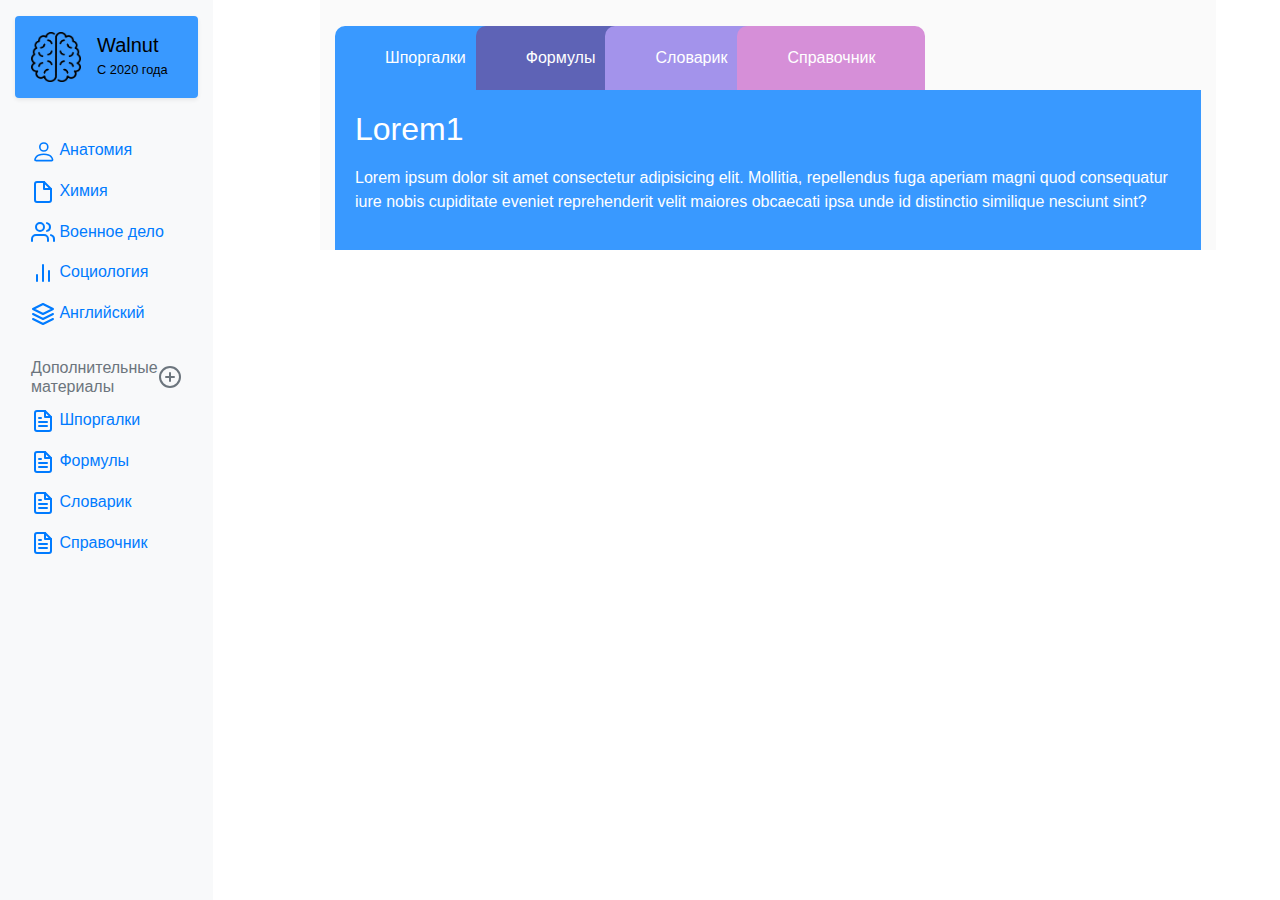
==== dictionary.html @ 96749ac9 "added new page" ====
<!DOCTYPE html>
<html lang="en">
  <head>
    <!-- Required meta tags -->
    <meta charset="utf-8" />
    <meta
      name="viewport"
      content="width=device-width, initial-scale=1, shrink-to-fit=no"
    />

    <!-- Bootstrap CSS -->
    <link
      rel="stylesheet"
      href="https://stackpath.bootstrapcdn.com/bootstrap/4.5.2/css/bootstrap.min.css"
      integrity="sha384-JcKb8q3iqJ61gNV9KGb8thSsNjpSL0n8PARn9HuZOnIxN0hoP+VmmDGMN5t9UJ0Z"
      crossorigin="anonymous"
    />
    <link rel="stylesheet" href="css/dictionary.css">
    <link rel="stylesheet" href="css/style.css" />

    <title>Walnut</title>
  </head>
  <body>
    <nav
      id="sidebarMenu"
      class="col-md-3 col-lg-2 d-md-block bg-light sidebar collapse"
    >
    <div
        class="logo d-flex align-items-center p-3 my-3 text-white-50 bg-purple rounded shadow-sm"
      >
        <img
          class="mr-3"
          src="img/logo2.png"
          alt="logo"
          width="50"
          height="50"
        />
        <div class="lh-100 logo_text">
          <h6 class="logo_walnut mb-0 lh-100" _msthash="672204" _msttexthash="138918">
            Walnut
          </h6>
          <small _msthash="520793" _msttexthash="876486">С 2020 года</small>
        </div>
      </div>
      <div class="sidebar-sticky pt-3">
        <ul class="nav flex-column">
          <li class="nav-item">
            <a class="nav-link active" href="index.html#anatomi">
              <svg
               width="24"
                height="24"
                 viewBox="0 0 15 15" 
                 class="bi bi-person" 
                 fill="currentColor"
                  xmlns="http://www.w3.org/2000/svg">
                <path 
                fill-rule="evenodd"
                 d="M10 5a2 2 0 1 1-4 0 2 2 0 0 1 4 0zM8 8a3 3 0 1 0 0-6 3 3 0 0 0 0 6zm6 5c0 1-1 1-1 1H3s-1 0-1-1 1-4 6-4 6 3 6 4zm-1-.004c-.001-.246-.154-.986-.832-1.664C11.516 10.68 10.289 10 8 10c-2.29 0-3.516.68-4.168 1.332-.678.678-.83 1.418-.832 1.664h10z"/>
              </svg>
              Анатомия <span class="sr-only">(current)</span>
            </a>
          </li>
          <li class="nav-item">
            <a class="nav-link" href="index.html#chemistry">
              <svg
                xmlns="http://www.w3.org/2000/svg"
                width="24"
                height="24"
                viewBox="0 0 24 24"
                fill="none"
                stroke="currentColor"
                stroke-width="2"
                stroke-linecap="round"
                stroke-linejoin="round"
                class="feather feather-file"
              >
                <path
                  d="M13 2H6a2 2 0 0 0-2 2v16a2 2 0 0 0 2 2h12a2 2 0 0 0 2-2V9z"
                ></path>
                <polyline points="13 2 13 9 20 9"></polyline>
              </svg>
              Химия
            </a>
          </li>
          
          <li class="nav-item">
            <a class="nav-link" href="index.html#voen">
              <svg
                xmlns="http://www.w3.org/2000/svg"
                width="24"
                height="24"
                viewBox="0 0 24 24"
                fill="none"
                stroke="currentColor"
                stroke-width="2"
                stroke-linecap="round"
                stroke-linejoin="round"
                class="feather feather-users"
              >
                <path d="M17 21v-2a4 4 0 0 0-4-4H5a4 4 0 0 0-4 4v2"></path>
                <circle cx="9" cy="7" r="4"></circle>
                <path d="M23 21v-2a4 4 0 0 0-3-3.87"></path>
                <path d="M16 3.13a4 4 0 0 1 0 7.75"></path>
              </svg>
              Военное дело
            </a>
          </li>
          <li class="nav-item">
            <a class="nav-link" href="index.html#socil">
              <svg
                xmlns="http://www.w3.org/2000/svg"
                width="24"
                height="24"
                viewBox="0 0 24 24"
                fill="none"
                stroke="currentColor"
                stroke-width="2"
                stroke-linecap="round"
                stroke-linejoin="round"
                class="feather feather-bar-chart-2"
              >
                <line x1="18" y1="20" x2="18" y2="10"></line>
                <line x1="12" y1="20" x2="12" y2="4"></line>
                <line x1="6" y1="20" x2="6" y2="14"></line>
              </svg>
              Социология
            </a>
          </li>
          <li class="nav-item">
            <a class="nav-link" href="index.html#eng">
              <svg
                xmlns="http://www.w3.org/2000/svg"
                width="24"
                height="24"
                viewBox="0 0 24 24"
                fill="none"
                stroke="currentColor"
                stroke-width="2"
                stroke-linecap="round"
                stroke-linejoin="round"
                class="feather feather-layers"
              >
                <polygon points="12 2 2 7 12 12 22 7 12 2"></polygon>
                <polyline points="2 17 12 22 22 17"></polyline>
                <polyline points="2 12 12 17 22 12"></polyline>
              </svg>
              Английский
            </a>
          </li>
        </ul>

        <h6
          class="sidebar-heading d-flex justify-content-between align-items-center px-3 mt-4 mb-1 text-muted"
        >
          <span>Дополнительные <br>материалы</span>
          <a
            class="d-flex align-items-center text-muted"
            href="#"
            aria-label="Add a new report"
          >
            <svg
              xmlns="http://www.w3.org/2000/svg"
              width="24"
              height="24"
              viewBox="0 0 24 24"
              fill="none"
              stroke="currentColor"
              stroke-width="2"
              stroke-linecap="round"
              stroke-linejoin="round"
              class="feather feather-plus-circle"
            >
              <circle cx="12" cy="12" r="10"></circle>
              <line x1="12" y1="8" x2="12" y2="16"></line>
              <line x1="8" y1="12" x2="16" y2="12"></line>
            </svg>
          </a>
        </h6>
        <ul class="nav flex-column mb-2">
          <li class="nav-item">
            <a class="nav-link" href="#">
              <svg
                xmlns="http://www.w3.org/2000/svg"
                width="24"
                height="24"
                viewBox="0 0 24 24"
                fill="none"
                stroke="currentColor"
                stroke-width="2"
                stroke-linecap="round"
                stroke-linejoin="round"
                class="feather feather-file-text"
              >
                <path
                  d="M14 2H6a2 2 0 0 0-2 2v16a2 2 0 0 0 2 2h12a2 2 0 0 0 2-2V8z"
                ></path>
                <polyline points="14 2 14 8 20 8"></polyline>
                <line x1="16" y1="13" x2="8" y2="13"></line>
                <line x1="16" y1="17" x2="8" y2="17"></line>
                <polyline points="10 9 9 9 8 9"></polyline>
              </svg>
              Шпоргалки
            </a>
          </li>
          <li class="nav-item">
            <a class="nav-link" href="#">
              <svg
                xmlns="http://www.w3.org/2000/svg"
                width="24"
                height="24"
                viewBox="0 0 24 24"
                fill="none"
                stroke="currentColor"
                stroke-width="2"
                stroke-linecap="round"
                stroke-linejoin="round"
                class="feather feather-file-text"
              >
                <path
                  d="M14 2H6a2 2 0 0 0-2 2v16a2 2 0 0 0 2 2h12a2 2 0 0 0 2-2V8z"
                ></path>
                <polyline points="14 2 14 8 20 8"></polyline>
                <line x1="16" y1="13" x2="8" y2="13"></line>
                <line x1="16" y1="17" x2="8" y2="17"></line>
                <polyline points="10 9 9 9 8 9"></polyline>
              </svg>
              Формулы
            </a>
          </li>
          <li class="nav-item">
            <a class="nav-link" href="#">
              <svg
                xmlns="http://www.w3.org/2000/svg"
                width="24"
                height="24"
                viewBox="0 0 24 24"
                fill="none"
                stroke="currentColor"
                stroke-width="2"
                stroke-linecap="round"
                stroke-linejoin="round"
                class="feather feather-file-text"
              >
                <path
                  d="M14 2H6a2 2 0 0 0-2 2v16a2 2 0 0 0 2 2h12a2 2 0 0 0 2-2V8z"
                ></path>
                <polyline points="14 2 14 8 20 8"></polyline>
                <line x1="16" y1="13" x2="8" y2="13"></line>
                <line x1="16" y1="17" x2="8" y2="17"></line>
                <polyline points="10 9 9 9 8 9"></polyline>
              </svg>
              Словарик
            </a>
          </li>
          <li class="nav-item">
            <a class="nav-link" href="#">
              <svg
                xmlns="http://www.w3.org/2000/svg"
                width="24"
                height="24"
                viewBox="0 0 24 24"
                fill="none"
                stroke="currentColor"
                stroke-width="2"
                stroke-linecap="round"
                stroke-linejoin="round"
                class="feather feather-file-text"
              >
                <path
                  d="M14 2H6a2 2 0 0 0-2 2v16a2 2 0 0 0 2 2h12a2 2 0 0 0 2-2V8z"
                ></path>
                <polyline points="14 2 14 8 20 8"></polyline>
                <line x1="16" y1="13" x2="8" y2="13"></line>
                <line x1="16" y1="17" x2="8" y2="17"></line>
                <polyline points="10 9 9 9 8 9"></polyline>
              </svg>
              Справочник
            </a>
          </li>
        </ul>
      </div>
    </nav>

    <main role="main" class="container">
     
      

      <section class="main_slider">
        <div class="dictionary">
          <div class="tab">
            <ul>
              <li><label for="tab1">Шпоргалки</label></li>
              <li><label for="tab2">Формулы</label></li>
              <li><label for="tab3">Словарик</label></li>
              <li><label for="tab4">Cправочник</label></li>
            </ul>
          </div>
          <div class="tab_wrap">
            <input type="radio" checked id="tab1" name="1">
            <div class="tab_content">
              <h2>Lorem1</h2>
              <p>Lorem ipsum dolor sit amet consectetur adipisicing elit. Mollitia, repellendus fuga aperiam magni quod consequatur iure nobis cupiditate eveniet reprehenderit velit maiores obcaecati ipsa unde id distinctio similique nesciunt sint?</p>
            </div>
            <input type="radio" id="tab2" name="1">
            <div class="tab_content">
              <h2>Lorem2</h2>
              <p>Lorem ipsum dolor sit amet consectetur adipisicing elit. Mollitia, repellendus fuga aperiam magni quod consequatur iure nobis cupiditate eveniet reprehenderit velit maiores obcaecati ipsa unde id distinctio similique nesciunt sint?</p>
            </div>
            <input type="radio" id="tab3" name="1">
            <div class="tab_content">
              <h2>Lorem3</h2>
              <p>Lorem ipsum dolor sit amet consectetur adipisicing elit. Mollitia, repellendus fuga aperiam magni quod consequatur iure nobis cupiditate eveniet reprehenderit velit maiores obcaecati ipsa unde id distinctio similique nesciunt sint?</p>
            </div>
            <input type="radio" id="tab4" name="1">
            <div class="tab_content">
              <h2>Lorem4</h2>
              <p>Lorem ipsum dolor sit amet consectetur adipisicing elit. Mollitia, repellendus fuga aperiam magni quod consequatur iure nobis cupiditate eveniet reprehenderit velit maiores obcaecati ipsa unde id distinctio similique nesciunt sint?</p>
            </div>
          </div>
       </div>
      </section>
      <div class="" style="margin: 20px;"></div>

  
        

      
    </main>
    <!-- Optional JavaScript -->
    <!-- jQuery first, then Popper.js, then Bootstrap JS -->
    <script
      src="https://code.jquery.com/jquery-3.5.1.slim.min.js"
      integrity="sha384-DfXdz2htPH0lsSSs5nCTpuj/zy4C+OGpamoFVy38MVBnE+IbbVYUew+OrCXaRkfj"
      crossorigin="anonymous"
    ></script>
    <script
      src="https://cdn.jsdelivr.net/npm/popper.js@1.16.1/dist/umd/popper.min.js"
      integrity="sha384-9/reFTGAW83EW2RDu2S0VKaIzap3H66lZH81PoYlFhbGU+6BZp6G7niu735Sk7lN"
      crossorigin="anonymous"
    ></script>
    <script
      src="https://stackpath.bootstrapcdn.com/bootstrap/4.5.2/js/bootstrap.min.js"
      integrity="sha384-B4gt1jrGC7Jh4AgTPSdUtOBvfO8shuf57BaghqFfPlYxofvL8/KUEfYiJOMMV+rV"
      crossorigin="anonymous"
    ></script>

  </body>
</html>
---- css/dictionary.css ----
#sidebarMenu{
    position: fixed;
    height: 100%;
}

.container{
    width: 70%;
    margin-right: 5%;
    padding-top: 2%;
    background-color: rgb(250, 250, 250);
}
.logo{
    background-color: rgb(57, 153, 255);
}
.logo_text{
    color: black;

}
.logo_walnut{
    font-size: 20px;
}

.dictionary{
    color: darkcyan;
    font-family: 'Montserrat', sans-serif;
    margin: 0 auto;
    max-width: 900px;
}
.dictionary li{
    color: #ffffff;
}
.tab{
    padding: 0;
    margin: 0;
}
.tab ul{
    display: flex;
}
.tab ul li label{
    text-align: center;
    font-weight: 500;
    margin-bottom: -16px;
    margin-left: -40px;
    position: relative;
    display: block;
    padding: 20px 50px;
    cursor: pointer;
    background-color:rgb(57, 153, 255);
    border-radius: 10px 10px 0 0;
}
.tab ul li:nth-child(1) label{
    background-color: rgb(57, 153, 255);
}
.tab ul li:nth-child(2) label{
    background-color: #5e63b6;
}
.tab ul li:nth-child(3) label{
    background-color: #a393eb;
}
.tab ul li:nth-child(4) label{
    background-color: #d68fd8;
}
.tab_wrap input{
    position: absolute;
    width: 0;
    height: 0;
    z-index: -100;
    top: -10000px;
}
.tab_wrap input:checked + .tab_content{
    display: block;
}
.tab_content{
    background-color: #d68fd8;
    color: white;
    padding: 20px;
    display: none;
}
.tab_content:nth-of-type(1){
    background-color: rgb(57, 153, 255);;
}
.tab_content:nth-of-type(2){
    background-color: #5e63b6;
}
.tab_content:nth-of-type(3){
    background-color: #a393eb;
}
.tab_content:nth-of-type(4){
    background-color: #d68fd8;
}
.tab_content h2{
padding: 0 0 10px;
}
---- css/style.css ----
/*
#FFD700 Химия
 rgb(57, 153, 255);Английский
 #00FF00;Военное дело
*/

#sidebarMenu{
    position: fixed;
    height: 100%;
}

.container{
    width: 70%;
    margin-right: 5%;
    padding-top: 2%;
    background-color: rgb(250, 250, 250);
}
.logo{
    background-color: rgb(57, 153, 255);
}
.logo_text{
    color: black;

}
.logo_walnut{
    font-size: 20px;
}
.intro_text{
    font-size: 16px;
}

.info_txt{
    font-size: 34px;
    opacity: 80%;
}
.carousel-item{
    height: 340px;
   
}
.card-image{
    height: 100%;
    width: 100%;
    background-position: center;
    background-size: cover;
    opacity: 50%;
}
.card{
    height: auto;
    border-color: red;
}
.card_info{
    margin: 30px;
}
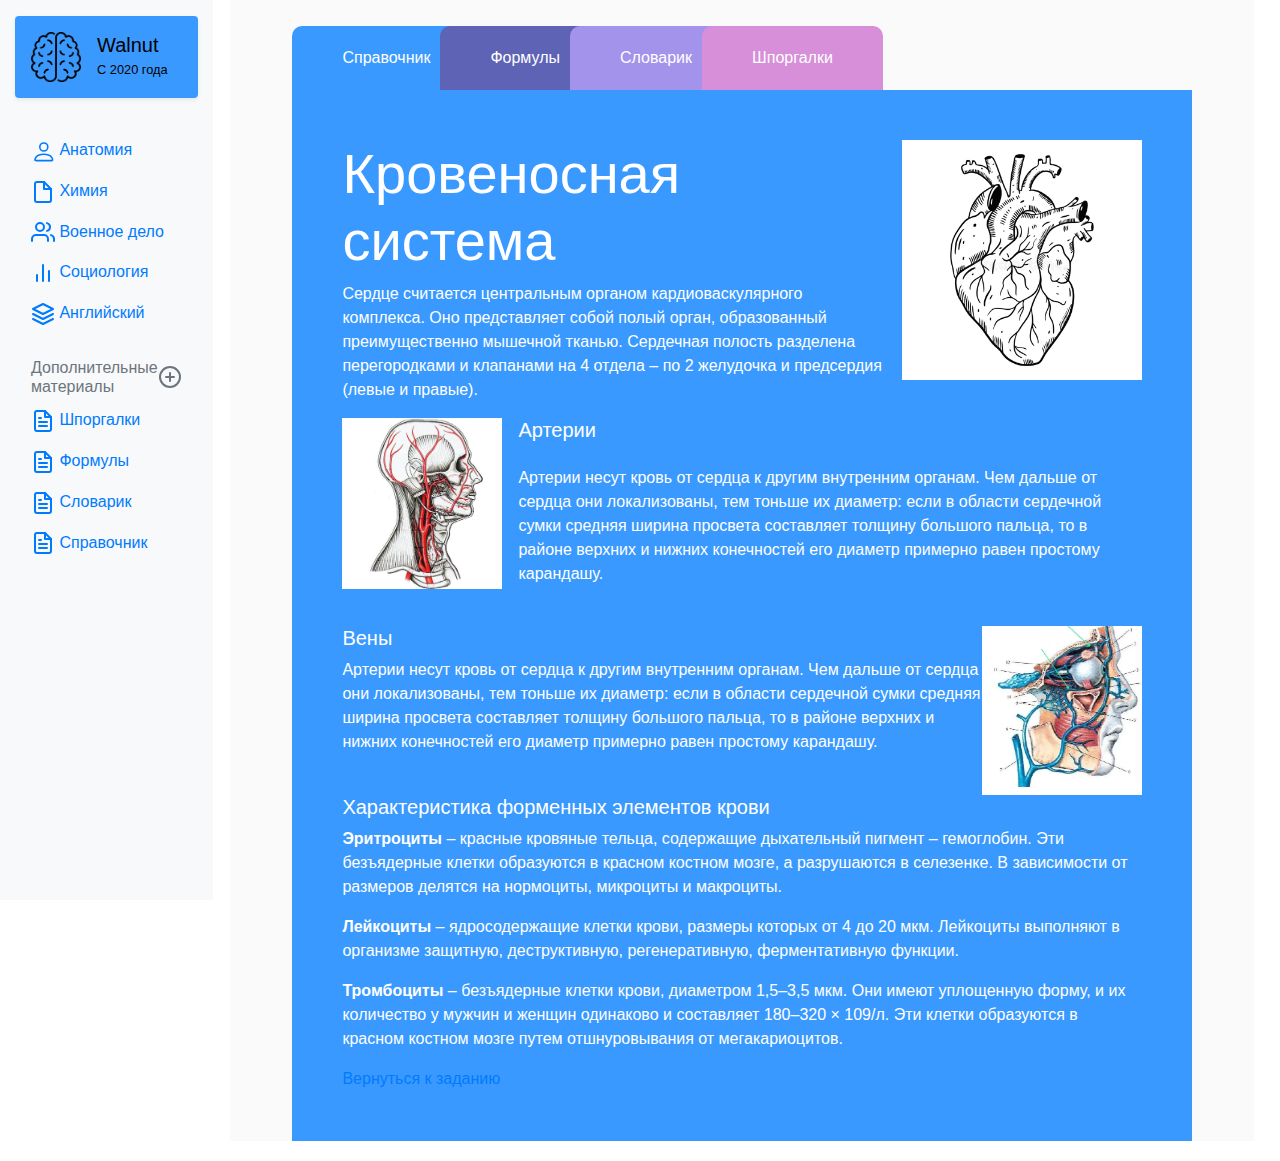
==== commit 4fe35bd4: "added new style for eng" ====
--- a/dictionary.html
+++ b/dictionary.html
@@ -289,17 +289,65 @@
         <div class="dictionary">
           <div class="tab">
             <ul>
-              <li><label for="tab1">Шпоргалки</label></li>
+              <li><label for="tab1">Справочник</label></li>
               <li><label for="tab2">Формулы</label></li>
               <li><label for="tab3">Словарик</label></li>
-              <li><label for="tab4">Cправочник</label></li>
+              <li><label for="tab4">Шпоргалки</label></li>
             </ul>
           </div>
           <div class="tab_wrap">
             <input type="radio" checked id="tab1" name="1">
             <div class="tab_content">
-              <h2>Lorem1</h2>
-              <p>Lorem ipsum dolor sit amet consectetur adipisicing elit. Mollitia, repellendus fuga aperiam magni quod consequatur iure nobis cupiditate eveniet reprehenderit velit maiores obcaecati ipsa unde id distinctio similique nesciunt sint?</p>
+              
+              <div class="card_info ">
+                <div class="media">
+                  <div class="media-body">
+                    <h5 class="display-4">Кровеносная система</h5>
+                    <p>Сердце считается центральным органом кардиоваскулярного комплекса. Оно представляет собой полый орган, 
+                      образованный преимущественно мышечной тканью. Сердечная полость разделена перегородками и клапанами на 
+                      4 отдела – по 2 желудочка и предсердия (левые и правые).</p>
+                  </div>
+                  <img class="d-flex ml-3" src="img/serdce_anat.jpg" alt="serdce" width="30%">
+                </div>
+                
+                
+                <div class="media">
+                  <img class="d-flex mr-3" src="img/arteria_anat.jpg" alt="Arteria" width="20%" height="20%">
+                  <div class="media-body">
+                    <h5 class="mt-0">Артерии</h5>
+                   <div class="media my-4 mediaMobil">
+                     <p> Артерии несут кровь от сердца к другим внутренним органам. Чем дальше от сердца они локализованы, тем тоньше их диаметр: если в области сердечной сумки
+                      средняя ширина просвета составляет толщину большого пальца, то в районе верхних и нижних конечностей его диаметр примерно равен простому карандашу.
+                     </p>
+                     
+                    </div>
+                  </div>
+                  
+                </div>
+                <div class="media d-flex">
+                 
+                  <div class="media-body">
+                    <h5 class="mt-0">Вены</h5>
+                   <p>Артерии несут кровь от сердца к другим внутренним органам. Чем дальше от сердца они локализованы, тем тоньше их диаметр: 
+                    если в области сердечной сумки
+                     средняя ширина просвета составляет толщину большого пальца, то в районе верхних и нижних конечностей его диаметр примерно равен простому карандашу.
+                   </p>
+                  
+                  </div>
+                  <img src="img/vena_anat.png"  width="20%" height="20%" alt="">
+                </div>
+                <div class="media">
+                 
+                  <div class="media-body">
+                    <h5 class="mt-0">Характеристика форменных элементов крови</h5>
+                    <p><strong>Эритроциты </strong>– красные кровяные тельца, содержащие дыхательный пигмент – гемоглобин. Эти безъядерные клетки образуются в красном костном мозге, а разрушаются в селезенке. 
+                      В зависимости от размеров делятся на нормоциты, микроциты и макроциты.</p>
+                    <p><strong>Лейкоциты</strong> – ядросодержащие клетки крови, размеры которых от 4 до 20 мкм. Лейкоциты выполняют в организме защитную, деструктивную, регенеративную, ферментативную функции.</p>
+                  <p><strong>Тромбоциты</strong> – безъядерные клетки крови, диаметром 1,5–3,5 мкм. Они имеют уплощенную форму, и их количество у мужчин и женщин одинаково и составляет 180–320 × 109/л.
+                     Эти клетки образуются в красном костном мозге путем отшнуровывания от мегакариоцитов.</p>  
+                  </div>
+                </div>
+                <a href="index.html#anatomi">Вернуться к заданию</a>
             </div>
             <input type="radio" id="tab2" name="1">
             <div class="tab_content">
--- a/css/style.css
+++ b/css/style.css
@@ -2,52 +2,230 @@
 #FFD700 Химия
  rgb(57, 153, 255);Английский
  #00FF00;Военное дело
+ серый #bbc3c8
+ темно серый 75797a
 */
 
-#sidebarMenu{
-    position: fixed;
-    height: 100%;
-}
-
-.container{
-    width: 70%;
-    margin-right: 5%;
-    padding-top: 2%;
-    background-color: rgb(250, 250, 250);
-}
-.logo{
-    background-color: rgb(57, 153, 255);
-}
-.logo_text{
-    color: black;
-
-}
-.logo_walnut{
+#sidebarMenu {
+  position: fixed;
+  height: 100%;
+}
+.top_mobilMEnu{
+  display: none;
+}
+.container {
+  width: 80%;
+  margin-right: 2%;
+  padding-top: 2%;
+  background-color: rgb(250, 250, 250);
+}
+.logo {
+  background-color: rgb(57, 153, 255);
+}
+.logo_text {
+  color: black;
+}
+.logo_walnut {
+  font-size: 20px;
+}
+.intro_text {
+  font-size: 16px;
+}
+
+
+.info_txt {
+  font-size: 34px;
+  opacity: 80%;
+}
+.carousel-item {
+  height: 340px;
+}
+.card-image {
+  height: 100%;
+  width: 100%;
+  background-position: center;
+  background-size: cover;
+  opacity: 50%;
+}
+.card {
+  height: auto;
+  border-color: red;
+}
+.card_info {
+  margin: 30px;
+}
+.rowP {
+  display: grid;
+  grid-template-columns: 1fr 1fr  1fr 1fr;
+  height: 350px;
+}
+
+.Acol {
+ 
+  width: 65%;
+  margin: 2%;
+  border: 2px solid rgb(57, 153, 255);
+  background-color: rgb(245, 245, 245);
+  border-radius: 5%;
+}
+.images{
+    margin-bottom: 5%;
+}
+.images img {
+  width: 10%;
+  border: 1px solid #000;
+}
+
+input[type="text"] {
+  padding: 5px 10px;
+  margin: 0 1%;
+  font-size: 20px;
+  border: 4px solid#bbc3c886;
+  border-radius: 5px;
+  box-shadow: 0px 3px 0px;
+  outline: none;
+  color: #bbc3c8;
+  width: 70%;
+}
+.parStyle {
+  color: #75797a;
+  font-family: ‘Verdana’, sans-serif;
+  font-size: 24px;
+  line-height: 26px;
+  margin: 2% 5%;
+}
+.formWord{
+    background-color: rgb(245, 245, 245);
+    padding: 2%;   
+}
+.cardCick-bgFalse{
+  background-color: rgba(255, 0, 0, 0.5);
+}
+.cardCick-bgTrue{
+  background-color: rgba(0, 255, 64, 0.5);
+}
+.cardAnatBG{
+  background-color: rgb(245, 245, 245);
+  background-image: url(../img/medical-4510408_640.png);
+  padding: 7% 1%;
+  margin: 0 0.1%;
+}
+.cardsAnser{
+  background-image: url(../img/fruits-3658159_640.png);
+  background-color: rgba(57, 153, 255, 0.186);
+  background-size: cover;
+  height: 450px;
+  padding: 6% 1%;
+}
+
+.cardFamily{
+  background-image: url(../img/flowers-4931217_640.png);
+  background-color: rgb(245, 245, 245);
+
+}
+.leanMore{
+  display: flex;
+  justify-content: center;
+  align-items: flex-end;
+  background-image: url(../img/world-blood-donor-day-1477405_640.png);
+  background-position: center;
+  background-size: 45%;
+  height: 100px;
+ font-size: 25px;
+ font-weight: 800;
+ letter-spacing: 2px;
+}
+.cardFamilyrow img{
+  width: 55%;
+  height: 70%;
+}
+/*mobile  version*/
+@media (max-width: 764px) {
+  .top_mobilMEnu{
+    display: flex;
+    justify-content: space-between;
+  }
+  .container {
+    width: 100%;
+    max-width: 730px;
+    margin: 10% 0;
+  } 
+  .collapsed{
+    border-color: rgb(57, 153, 255);
+  }
+  .burg{
+    color: rgb(57, 153, 255);
+  }
+  .main_slider{
+    display: none;
+  }
+  .intro_text{
+    font-size: 10px;
+  }
+  .intro_info{
+    display: grid;
+    grid-template-columns: 50% 50%;
+  }
+  .intro_info {
+    font-size: 8px;
+  }
+  .h3Info{
     font-size: 20px;
-}
-.intro_text{
-    font-size: 16px;
-}
-
-.info_txt{
-    font-size: 34px;
-    opacity: 80%;
-}
-.carousel-item{
-    height: 340px;
-   
-}
-.card-image{
-    height: 100%;
+  }
+  .h3red{
+    color: red;
+  } 
+  .h3gr{
+    color:  #00FF00;
+  }
+  .h3e{
+    color: #FFD700;
+  }
+  .h3bl{
+    color: rgb(57, 153, 255);
+  }
+  .text_par_intro{
+    border: solid 2px rgba(57, 153, 255, 0.314);
+  }
+  .engImg{
+    display: flex;
+    flex-direction: column;
+  }
+  .engImg img{
     width: 100%;
-    background-position: center;
-    background-size: cover;
-    opacity: 50%;
-}
-.card{
-    height: auto;
-    border-color: red;
-}
-.card_info{
-    margin: 30px;
-}
+  }
+  .cardAnat{
+    flex-direction: column;
+  }
+  .puzzle, .images, .parNone{
+    display: none;
+  }
+.media img{
+  width: 40%;
+}
+.media h5{
+  font-size: 30px;
+}
+.media p{
+  font-size: 12px;
+}
+.mediaMobil{
+  display: grid;
+}
+.cardsAnser{
+  
+  height: auto;
+  padding: 5%;
+}
+.cardFamilyrow{
+  flex-direction: column;
+  width: 85%;
+}
+.leanMore{
+  background-size: 55%;
+  height: 80px;
+ font-size: 14px;
+ font-weight: 800;
+ letter-spacing: 2px;
+}
+}